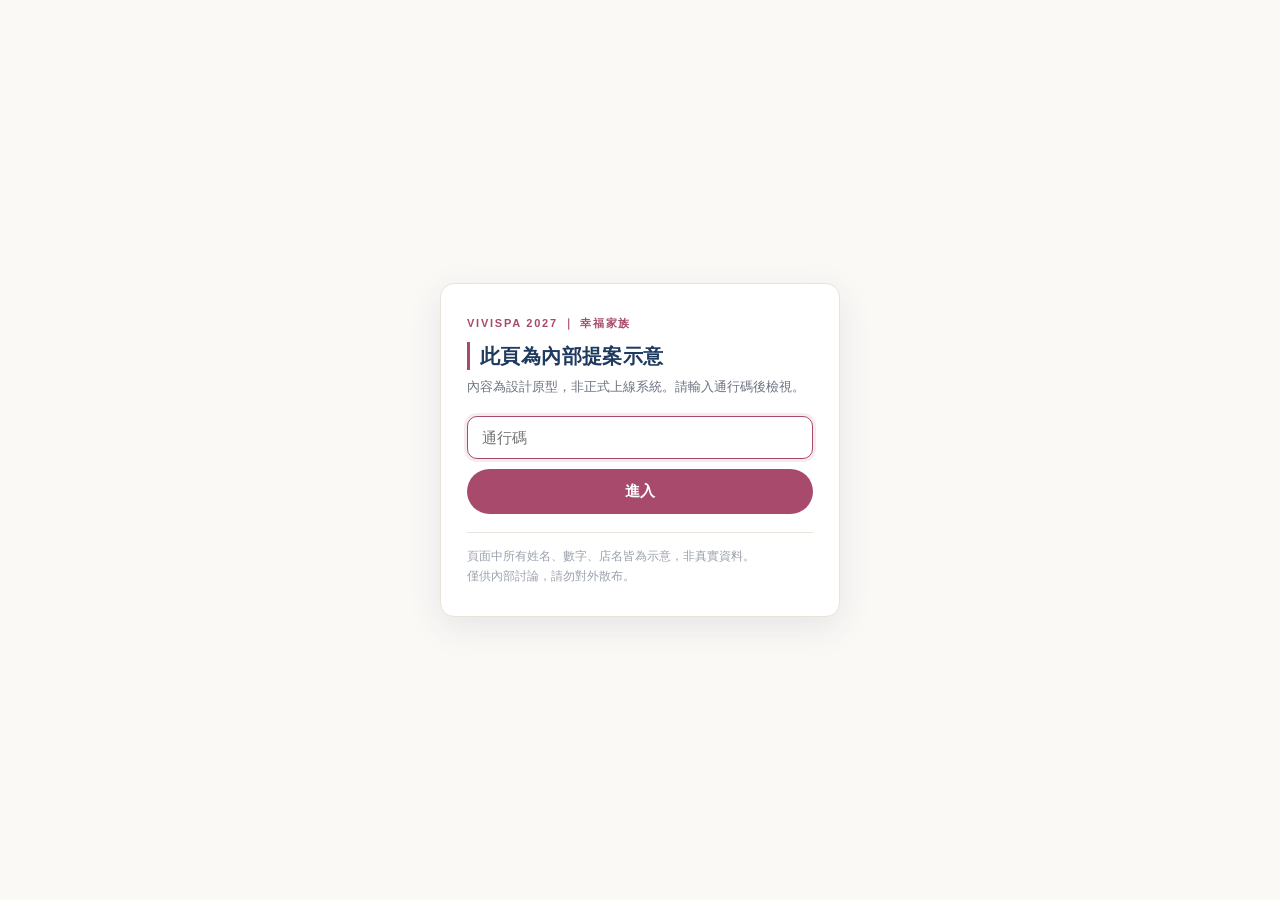
==== index.html @ cedea586 "VIVISPA 幸福家族 DEMO：顧客端 6 頁 + 內部端 4 頁 + 存取鎖" ====
<!DOCTYPE html>
<html lang="zh-Hant">
<head>
<meta charset="UTF-8">
<meta name="viewport" content="width=device-width,initial-scale=1">
<title>幸福家族 DEMO 導覽｜VIVISPA 2027</title>
<link rel="stylesheet" href="style.css">
</head>
<body>
<div class="wrap-wide">

  <div class="brandbar">
    <div class="brand"><span class="dot"></span><div>VIVISPA 幸福家族<small>2027 DEMO 0914</small></div></div>
    <span class="backlink">共 10 頁原型</span>
  </div>

  <div class="hero">
    <h1>幸福家族　DEMO 網頁</h1>
    <p>本原型對應《幸福家族完整計畫書（修訂版）》。修訂版已取消「小隊、隊長、隊務」，改為「生活主張 ＋ 後台隱形分眾」。所有顧客端頁面皆以 LINE 為單一入口，互動 30 秒內完成。</p>
    <span class="rule">核心鐵則：不對顧客賦予任何責任</span>
  </div>

  <div class="sect">顧客端　CUSTOMER</div>
  <div class="tiles">
    <a class="tile" href="customer-01-join.html">
      <div class="n">01</div><strong>入會表單</strong>
      <span>30 秒完成。只問一句「妳想要什麼樣的生活」。不填姓名、不宣誓。</span>
      <span class="file">customer-01-join.html</span>
    </a>
    <a class="tile" href="customer-02-passport.html">
      <div class="n">02</div><strong>家族護照</strong>
      <span>數位身分卡：幸福天氣、生活主張、公益足跡、專屬療癒師。</span>
      <span class="file">customer-02-passport.html</span>
    </a>
    <a class="tile" href="customer-03-weather.html">
      <div class="n">03</div><strong>幸福天氣卡</strong>
      <span>每月推播的模擬卡。四種天氣，一眼就懂，10 秒看完。</span>
      <span class="file">customer-03-weather.html</span>
    </a>
    <a class="tile" href="customer-04-silent.html">
      <div class="n">04</div><strong>沉默模式設定</strong>
      <span>零推銷保證的開關。開啟後顧問只服務、不銷售。</span>
      <span class="file">customer-04-silent.html</span>
    </a>
    <a class="tile" href="customer-05-bank.html">
      <div class="n">05</div><strong>療癒時數銀行</strong>
      <span>時數存 / 贈 / 捐。把「用不完」變成可以流動的資產。</span>
      <span class="file">customer-05-bank.html</span>
    </a>
    <a class="tile" href="customer-06-index.html">
      <div class="n">06</div><strong>幸福指數自評</strong>
      <span>4 題自評，30 秒產出幸福天氣，連動療程強度建議。</span>
      <span class="file">customer-06-index.html</span>
    </a>
  </div>

  <div class="sect">內部端　STAFF</div>
  <div class="tiles">
    <a class="tile" href="staff-01-audit.html">
      <div class="n">07</div><strong>互動稽核表</strong>
      <span>每月追蹤開啟率、封鎖率、違規話術次數。確保 30 秒原則。</span>
      <span class="file">staff-01-audit.html</span>
    </a>
    <a class="tile" href="staff-02-therapist.html">
      <div class="n">08</div><strong>專屬療癒師認證評分</strong>
      <span>認證評分表，含「零推銷承諾」檢核項。</span>
      <span class="file">staff-02-therapist.html</span>
    </a>
    <a class="tile" href="staff-03-sister.html">
      <div class="n">09</div><strong>學姊遴選評分</strong>
      <span>學姊邀請前的評估，含「零義務」確認與禁止事項檢核。</span>
      <span class="file">staff-03-sister.html</span>
    </a>
    <a class="tile" href="staff-04-kpi.html">
      <div class="n">10</div><strong>KPI 儀表板</strong>
      <span>財務與非財務指標總覽，含鐵則稽核欄位。</span>
      <span class="file">staff-04-kpi.html</span>
    </a>
  </div>

  <div class="note ink" style="margin-top:26px">
    <strong>使用說明</strong><br>
    直接雙擊本檔即可開啟，不需伺服器。所有頁面皆為單機原型，資料不會上傳、重新整理即還原。<br>
    若要整份攜帶，把整個 <span class="mono">幸福家族DEMO_0914</span> 資料夾複製即可。
  </div>

</div>
<script src="gate.js"></script>
</body>
</html>
---- style.css ----
/* VIVISPA 幸福家族 DEMO — 共用樣式 */
:root{
  --ink:#1F3A5F;
  --ink-2:#334E70;
  --rose:#A84A6B;
  --rose-soft:#F7EAEF;
  --rose-line:#E7C9D3;
  --gold:#8B5A2B;
  --gold-soft:#FBF3E9;
  --cream:#FBF9F6;
  --paper:#FFFFFF;
  --line:#E9E3DB;
  --grey:#6B7280;
  --grey-2:#9AA1AC;
  --sun:#E0A83C;
  --cloud:#8FA6BC;
  --rain:#5C7FA3;
  --storm:#565B76;
  --ok:#2F7D5F;
  --warn:#B4552F;
  --shadow:0 1px 2px rgba(31,58,95,.05),0 8px 24px rgba(31,58,95,.07);
  --radius:16px;
}
*{box-sizing:border-box;margin:0;padding:0}
html{-webkit-text-size-adjust:100%}
body{
  font-family:"Microsoft JhengHei","Noto Sans TC","PingFang TC","Helvetica Neue",sans-serif;
  color:var(--ink);
  background:linear-gradient(180deg,#F4EFE9 0%,#FAF7F3 320px,#FAF7F3 100%);
  min-height:100vh;
  line-height:1.65;
  font-size:15px;
  padding:28px 16px 64px;
}
a{color:var(--rose);text-decoration:none}
.wrap{max-width:430px;margin:0 auto}
.wrap-wide{max-width:1080px;margin:0 auto}

/* ---------- 頁首 ---------- */
.brandbar{
  display:flex;align-items:center;justify-content:space-between;
  gap:12px;margin-bottom:18px;flex-wrap:wrap;
}
.brand{display:flex;align-items:center;gap:10px;font-weight:700;letter-spacing:.04em}
.brand .dot{width:10px;height:10px;border-radius:50%;background:var(--rose)}
.brand small{display:block;font-weight:400;font-size:11px;color:var(--grey-2);letter-spacing:.12em}
.backlink{font-size:12.5px;color:var(--grey);border:1px solid var(--line);background:#fff;padding:6px 12px;border-radius:999px}
.backlink:hover{border-color:var(--rose-line);color:var(--rose)}

h1{font-size:21px;line-height:1.4;margin-bottom:6px;letter-spacing:.01em}
h2{font-size:15px;margin:26px 0 10px;padding-left:10px;border-left:3px solid var(--rose);letter-spacing:.02em}
.lead{color:var(--grey);font-size:13.5px;margin-bottom:20px}

/* ---------- 卡片 ---------- */
.card{
  background:var(--paper);border:1px solid var(--line);border-radius:var(--radius);
  padding:20px;box-shadow:var(--shadow);margin-bottom:14px;
}
.card.tight{padding:16px}
.card-title{font-size:13px;font-weight:700;color:var(--gold);letter-spacing:.08em;margin-bottom:12px;text-transform:none}
.card-note{font-size:12px;color:var(--grey-2);margin-top:10px;line-height:1.6}

/* ---------- 按鈕 ---------- */
.btn{
  display:inline-flex;align-items:center;justify-content:center;gap:8px;
  width:100%;padding:14px 20px;border-radius:999px;border:1px solid transparent;
  background:var(--ink);color:#fff;font-size:15px;font-weight:700;
  font-family:inherit;cursor:pointer;transition:.16s;letter-spacing:.03em;
}
.btn:hover{background:var(--ink-2);transform:translateY(-1px)}
.btn:active{transform:translateY(0)}
.btn-rose{background:var(--rose)}
.btn-rose:hover{background:#933D5C}
.btn-ghost{background:#fff;color:var(--ink);border-color:var(--line)}
.btn-ghost:hover{background:var(--cream);border-color:var(--rose-line)}
.btn-sm{width:auto;padding:8px 16px;font-size:13px}
.btn:disabled{opacity:.42;cursor:not-allowed;transform:none}

/* ---------- 選項卡（生活主張） ---------- */
.option{
  display:flex;gap:12px;align-items:flex-start;
  border:1.5px solid var(--line);border-radius:14px;padding:15px 16px;
  margin-bottom:10px;cursor:pointer;transition:.16s;background:#fff;
}
.option:hover{border-color:var(--rose-line);background:#FFFDFD}
.option.sel{border-color:var(--rose);background:var(--rose-soft);box-shadow:0 0 0 3px rgba(168,74,107,.08)}
.option .tick{
  flex:0 0 22px;width:22px;height:22px;border-radius:50%;border:1.5px solid var(--grey-2);
  display:flex;align-items:center;justify-content:center;font-size:12px;color:#fff;margin-top:2px;transition:.16s;
}
.option.sel .tick{background:var(--rose);border-color:var(--rose)}
.option .txt strong{display:block;font-size:14.5px;margin-bottom:2px}
.option .txt span{font-size:12px;color:var(--grey)}

/* ---------- 天氣 ---------- */
.weather{display:flex;align-items:center;gap:16px;padding:20px;border-radius:var(--radius);color:#fff}
.weather .glyph{font-size:34px;line-height:1}
.weather .label{font-size:12px;opacity:.85;letter-spacing:.1em}
.weather .value{font-size:24px;font-weight:700;letter-spacing:.04em}
.w-sun{background:linear-gradient(135deg,#E9B54B,#D89A2C)}
.w-cloud{background:linear-gradient(135deg,#93A9BF,#6E87A0)}
.w-rain{background:linear-gradient(135deg,#6488AB,#4A6C90)}
.w-storm{background:linear-gradient(135deg,#5E6480,#43485F)}

.weather-row{display:grid;grid-template-columns:repeat(4,1fr);gap:8px;margin-top:14px}
.wchip{
  border:1.5px solid var(--line);border-radius:12px;padding:10px 6px;text-align:center;
  cursor:pointer;transition:.16s;background:#fff;
}
.wchip .g{font-size:19px;display:block;line-height:1.3}
.wchip .n{font-size:11.5px;color:var(--grey)}
.wchip.sel{border-color:var(--rose);background:var(--rose-soft)}
.wchip:hover{border-color:var(--rose-line)}

/* ---------- 護照 ---------- */
.passport{
  border-radius:18px;padding:22px;color:#fff;position:relative;overflow:hidden;
  background:linear-gradient(140deg,#22395C 0%,#3A5177 55%,#5A4A63 100%);
  box-shadow:0 14px 34px rgba(31,58,95,.26);
}
.passport::after{
  content:"";position:absolute;right:-46px;top:-46px;width:170px;height:170px;border-radius:50%;
  background:radial-gradient(circle,rgba(255,255,255,.16),transparent 68%);
}
.passport .pf-top{display:flex;justify-content:space-between;align-items:flex-start;position:relative;z-index:1}
.passport .pf-brand{font-size:11px;letter-spacing:.22em;opacity:.8}
.passport .pf-name{font-size:23px;font-weight:700;margin-top:14px;letter-spacing:.03em;position:relative;z-index:1}
.passport .pf-claim{
  display:inline-block;margin-top:10px;font-size:12.5px;background:rgba(255,255,255,.15);
  border:1px solid rgba(255,255,255,.28);padding:5px 13px;border-radius:999px;position:relative;z-index:1;
}
.passport .pf-grid{
  display:grid;grid-template-columns:1fr 1fr;gap:12px;margin-top:20px;position:relative;z-index:1;
  border-top:1px solid rgba(255,255,255,.18);padding-top:16px;
}
.passport .pf-cell .k{font-size:10.5px;opacity:.72;letter-spacing:.1em}
.passport .pf-cell .v{font-size:15px;font-weight:700;margin-top:2px}

/* ---------- 表格 ---------- */
.table{width:100%;border-collapse:collapse;font-size:13px;background:#fff;border-radius:12px;overflow:hidden}
.table th,.table td{padding:11px 13px;text-align:left;border-bottom:1px solid var(--line);vertical-align:top}
.table th{background:var(--cream);font-weight:700;font-size:12px;color:var(--ink);letter-spacing:.04em;white-space:nowrap}
.table tr:last-child td{border-bottom:none}
.table tbody tr:hover{background:#FCFAF8}
.table .num{text-align:right;font-variant-numeric:tabular-nums}
.scroll-x{overflow-x:auto;-webkit-overflow-scrolling:touch}

/* ---------- 表單元素 ---------- */
label.f{display:block;font-size:12.5px;font-weight:700;color:var(--ink);margin:0 0 6px}
input[type=text],input[type=number],input[type=date],select,textarea{
  width:100%;padding:10px 12px;border:1.5px solid var(--line);border-radius:10px;
  font-family:inherit;font-size:14px;color:var(--ink);background:#fff;transition:.16s;
}
input:focus,select:focus,textarea:focus{outline:none;border-color:var(--rose);box-shadow:0 0 0 3px rgba(168,74,107,.09)}
.field{margin-bottom:14px}
.grid2{display:grid;grid-template-columns:1fr 1fr;gap:12px}
.grid3{display:grid;grid-template-columns:repeat(3,1fr);gap:12px}

/* ---------- 評分列 ---------- */
.score{display:flex;align-items:center;gap:12px;padding:12px 0;border-bottom:1px dashed var(--line)}
.score:last-child{border-bottom:none}
.score .name{flex:1;font-size:13.5px}
.score .name small{display:block;color:var(--grey-2);font-size:11.5px;margin-top:2px}
.rate{display:flex;gap:5px;flex:0 0 auto}
.rate button{
  width:30px;height:30px;border-radius:9px;border:1.5px solid var(--line);background:#fff;
  font-family:inherit;font-size:13px;font-weight:700;color:var(--grey);cursor:pointer;transition:.14s;
}
.rate button:hover{border-color:var(--rose-line)}
.rate button.on{background:var(--rose);border-color:var(--rose);color:#fff}

/* ---------- KPI ---------- */
.kpis{display:grid;grid-template-columns:repeat(auto-fit,minmax(168px,1fr));gap:12px}
.kpi{background:#fff;border:1px solid var(--line);border-radius:14px;padding:16px}
.kpi .k{font-size:11.5px;color:var(--grey);letter-spacing:.05em}
.kpi .v{font-size:25px;font-weight:700;margin:5px 0 3px;letter-spacing:.02em}
.kpi .d{font-size:11.5px;color:var(--grey-2)}
.kpi .d.up{color:var(--ok)}
.kpi .d.down{color:var(--warn)}

.bar{height:8px;border-radius:99px;background:#EFEAE4;overflow:hidden;margin-top:9px}
.bar > i{display:block;height:100%;border-radius:99px;background:linear-gradient(90deg,var(--rose),#C97B8E)}
.bar.ink > i{background:linear-gradient(90deg,var(--ink),#4A6B95)}
.bar.gold > i{background:linear-gradient(90deg,var(--gold),#C08A4E)}

/* ---------- 標籤 ---------- */
.tag{display:inline-block;font-size:11px;padding:3px 10px;border-radius:999px;letter-spacing:.04em;font-weight:700}
.tag.ok{background:#E7F3EC;color:var(--ok)}
.tag.warn{background:#FBEDE6;color:var(--warn)}
.tag.rose{background:var(--rose-soft);color:var(--rose)}
.tag.ink{background:#EAF0F7;color:var(--ink)}
.tag.grey{background:#F1EFEC;color:var(--grey)}

/* ---------- 開關 ---------- */
.switch{display:flex;align-items:center;justify-content:space-between;gap:14px;padding:15px 0;border-bottom:1px solid var(--line)}
.switch:last-child{border-bottom:none}
.switch .s-txt strong{display:block;font-size:14px}
.switch .s-txt span{font-size:12px;color:var(--grey)}
.toggle{flex:0 0 50px;width:50px;height:28px;border-radius:99px;background:#DCD6CF;position:relative;cursor:pointer;transition:.2s;border:none}
.toggle::after{content:"";position:absolute;top:3px;left:3px;width:22px;height:22px;border-radius:50%;background:#fff;transition:.2s;box-shadow:0 1px 3px rgba(0,0,0,.2)}
.toggle.on{background:var(--rose)}
.toggle.on::after{left:25px}

/* ---------- 提示 ---------- */
.note{border-radius:12px;padding:14px 16px;font-size:13px;line-height:1.7}
.note.rose{background:var(--rose-soft);border:1px solid var(--rose-line);color:#7E3450}
.note.gold{background:var(--gold-soft);border:1px solid #EEDCC4;color:#6E4620}
.note.ink{background:#EDF2F8;border:1px solid #D6E0EC;color:var(--ink)}
.note strong{font-weight:700}

.toast{
  position:fixed;left:50%;bottom:34px;transform:translate(-50%,24px);
  background:var(--ink);color:#fff;padding:13px 22px;border-radius:999px;font-size:13.5px;font-weight:700;
  opacity:0;pointer-events:none;transition:.28s;z-index:99;box-shadow:0 12px 30px rgba(31,58,95,.3);
  max-width:88vw;text-align:center;
}
.toast.show{opacity:1;transform:translate(-50%,0)}

.hide{display:none !important}
.mono{font-variant-numeric:tabular-nums}

/* ---------- 首頁 ---------- */
.hero{
  background:linear-gradient(140deg,#22395C,#3A5177 60%,#5A4A63);
  border-radius:20px;padding:30px 26px;color:#fff;margin-bottom:22px;
}
.hero h1{color:#fff;font-size:24px;margin-bottom:8px}
.hero p{font-size:13.5px;opacity:.85;line-height:1.75}
.hero .rule{display:inline-block;margin-top:14px;font-size:12.5px;background:rgba(255,255,255,.15);border:1px solid rgba(255,255,255,.28);padding:6px 14px;border-radius:999px}
.sect{font-size:13px;font-weight:700;color:var(--gold);letter-spacing:.1em;margin:26px 0 12px}
.tiles{display:grid;grid-template-columns:repeat(auto-fit,minmax(228px,1fr));gap:12px}
.tile{
  display:block;background:#fff;border:1px solid var(--line);border-radius:14px;padding:17px 18px;
  transition:.16s;color:var(--ink);
}
.tile:hover{border-color:var(--rose-line);transform:translateY(-2px);box-shadow:var(--shadow)}
.tile .n{font-size:11px;color:var(--grey-2);letter-spacing:.14em}
.tile strong{display:block;font-size:15px;margin:5px 0 4px}
.tile span{font-size:12px;color:var(--grey);line-height:1.6}
.tile .file{display:block;margin-top:9px;font-size:11px;color:var(--grey-2);font-family:Consolas,monospace}

@media(max-width:560px){
  body{padding:18px 12px 52px}
  .grid2,.grid3{grid-template-columns:1fr}
  .kpis{grid-template-columns:1fr 1fr}
  h1{font-size:19px}
}
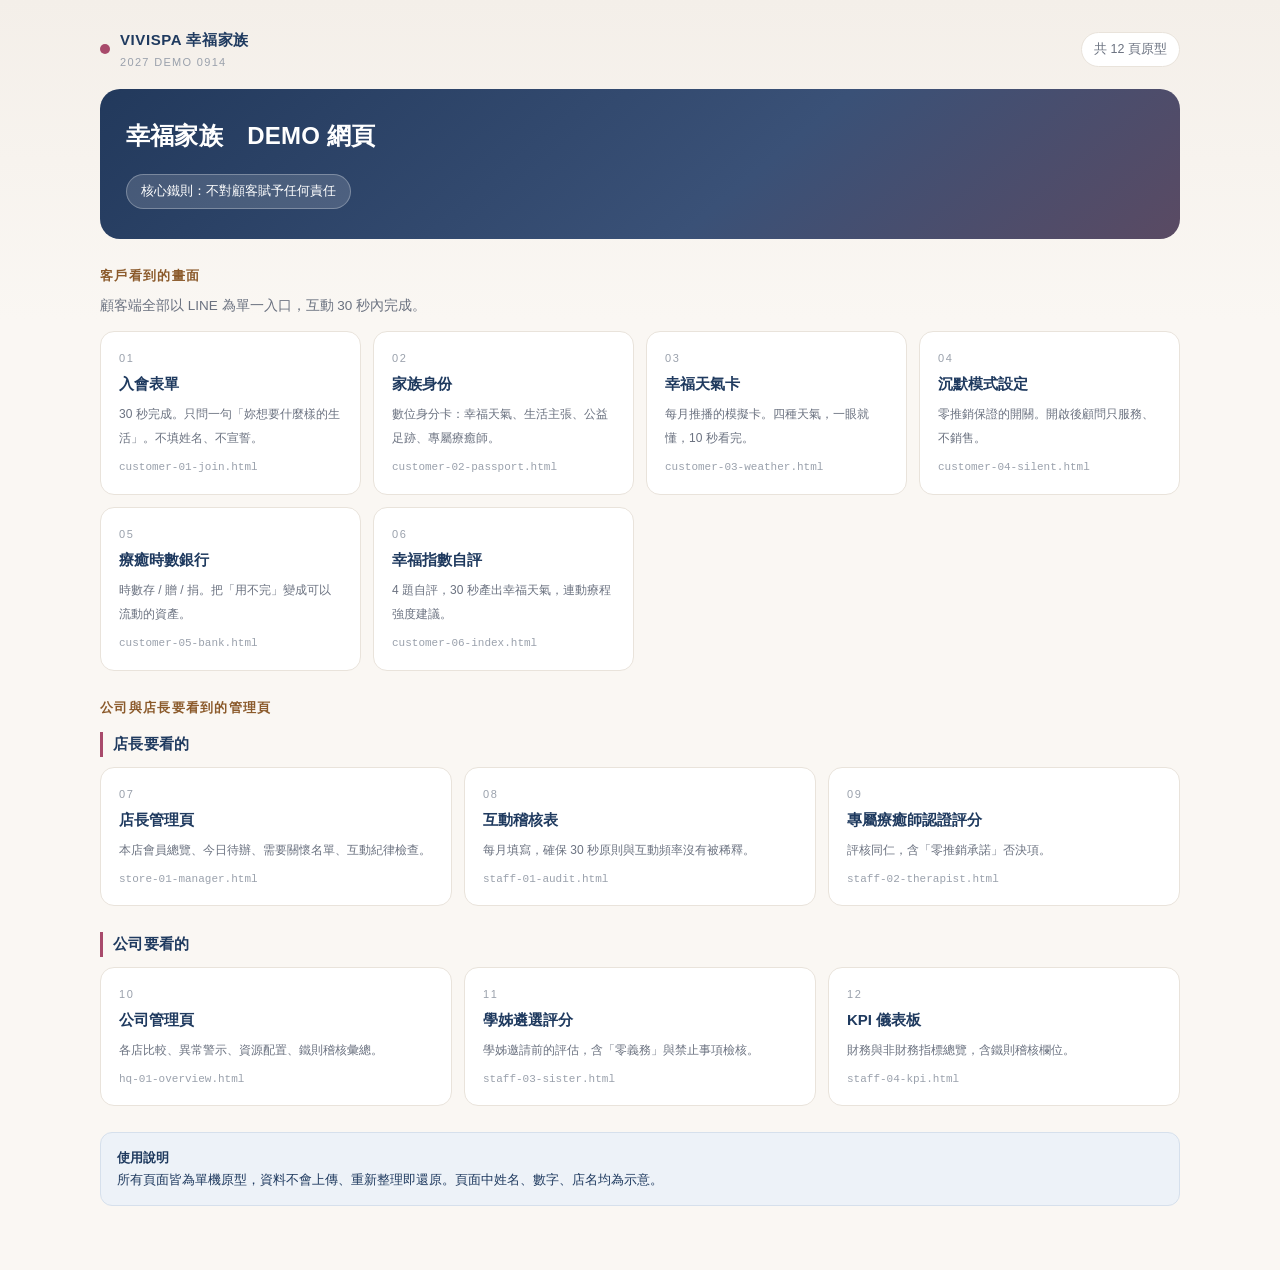
==== commit 9b1cec98: "移除通行碼，DEMO 改為直接開啟" ====
--- a/index.html
+++ b/index.html
@@ -11,16 +11,16 @@
 
   <div class="brandbar">
     <div class="brand"><span class="dot"></span><div>VIVISPA 幸福家族<small>2027 DEMO 0914</small></div></div>
-    <span class="backlink">共 10 頁原型</span>
+    <span class="backlink">共 12 頁原型</span>
   </div>
 
   <div class="hero">
     <h1>幸福家族　DEMO 網頁</h1>
-    <p>本原型對應《幸福家族完整計畫書（修訂版）》。修訂版已取消「小隊、隊長、隊務」，改為「生活主張 ＋ 後台隱形分眾」。所有顧客端頁面皆以 LINE 為單一入口，互動 30 秒內完成。</p>
     <span class="rule">核心鐵則：不對顧客賦予任何責任</span>
   </div>
 
-  <div class="sect">顧客端　CUSTOMER</div>
+  <div class="sect">客戶看到的畫面</div>
+  <p class="lead" style="margin:-4px 0 14px">顧客端全部以 LINE 為單一入口，互動 30 秒內完成。</p>
   <div class="tiles">
     <a class="tile" href="customer-01-join.html">
       <div class="n">01</div><strong>入會表單</strong>
@@ -28,7 +28,7 @@
       <span class="file">customer-01-join.html</span>
     </a>
     <a class="tile" href="customer-02-passport.html">
-      <div class="n">02</div><strong>家族護照</strong>
+      <div class="n">02</div><strong>家族身份</strong>
       <span>數位身分卡：幸福天氣、生活主張、公益足跡、專屬療癒師。</span>
       <span class="file">customer-02-passport.html</span>
     </a>
@@ -54,25 +54,41 @@
     </a>
   </div>
 
-  <div class="sect">內部端　STAFF</div>
+  <div class="sect">公司與店長要看到的管理頁</div>
+
+  <h2 style="margin-top:14px">店長要看的</h2>
   <div class="tiles">
+    <a class="tile" href="store-01-manager.html">
+      <div class="n">07</div><strong>店長管理頁</strong>
+      <span>本店會員總覽、今日待辦、需要關懷名單、互動紀律檢查。</span>
+      <span class="file">store-01-manager.html</span>
+    </a>
     <a class="tile" href="staff-01-audit.html">
-      <div class="n">07</div><strong>互動稽核表</strong>
-      <span>每月追蹤開啟率、封鎖率、違規話術次數。確保 30 秒原則。</span>
+      <div class="n">08</div><strong>互動稽核表</strong>
+      <span>每月填寫，確保 30 秒原則與互動頻率沒有被稀釋。</span>
       <span class="file">staff-01-audit.html</span>
     </a>
     <a class="tile" href="staff-02-therapist.html">
-      <div class="n">08</div><strong>專屬療癒師認證評分</strong>
-      <span>認證評分表，含「零推銷承諾」檢核項。</span>
+      <div class="n">09</div><strong>專屬療癒師認證評分</strong>
+      <span>評核同仁，含「零推銷承諾」否決項。</span>
       <span class="file">staff-02-therapist.html</span>
     </a>
+  </div>
+
+  <h2>公司要看的</h2>
+  <div class="tiles">
+    <a class="tile" href="hq-01-overview.html">
+      <div class="n">10</div><strong>公司管理頁</strong>
+      <span>各店比較、異常警示、資源配置、鐵則稽核彙總。</span>
+      <span class="file">hq-01-overview.html</span>
+    </a>
     <a class="tile" href="staff-03-sister.html">
-      <div class="n">09</div><strong>學姊遴選評分</strong>
-      <span>學姊邀請前的評估，含「零義務」確認與禁止事項檢核。</span>
+      <div class="n">11</div><strong>學姊遴選評分</strong>
+      <span>學姊邀請前的評估，含「零義務」與禁止事項檢核。</span>
       <span class="file">staff-03-sister.html</span>
     </a>
     <a class="tile" href="staff-04-kpi.html">
-      <div class="n">10</div><strong>KPI 儀表板</strong>
+      <div class="n">12</div><strong>KPI 儀表板</strong>
       <span>財務與非財務指標總覽，含鐵則稽核欄位。</span>
       <span class="file">staff-04-kpi.html</span>
     </a>
@@ -80,11 +96,9 @@
 
   <div class="note ink" style="margin-top:26px">
     <strong>使用說明</strong><br>
-    直接雙擊本檔即可開啟，不需伺服器。所有頁面皆為單機原型，資料不會上傳、重新整理即還原。<br>
-    若要整份攜帶，把整個 <span class="mono">幸福家族DEMO_0914</span> 資料夾複製即可。
+    所有頁面皆為單機原型，資料不會上傳、重新整理即還原。頁面中姓名、數字、店名均為示意。
   </div>
 
 </div>
-<script src="gate.js"></script>
 </body>
 </html>
